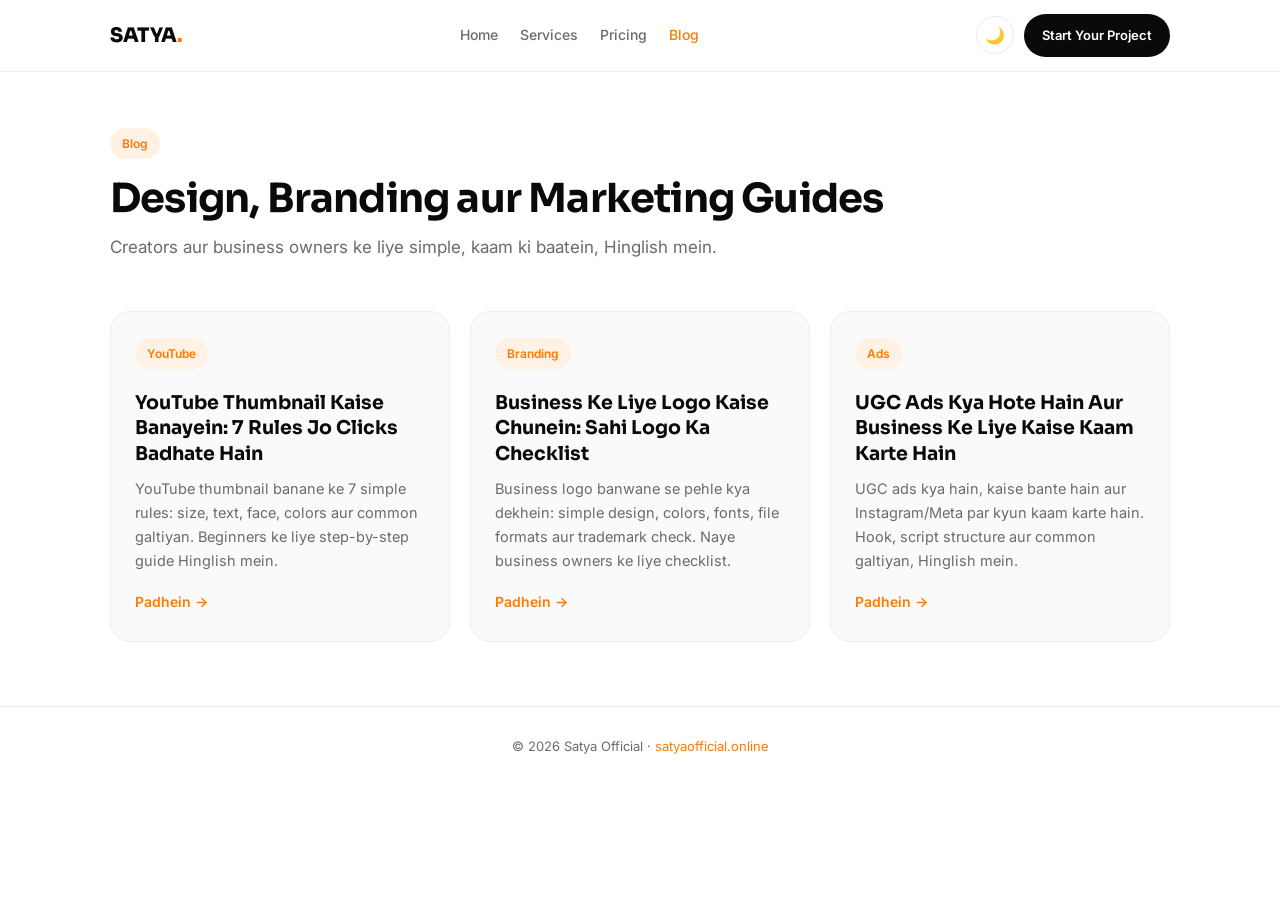
==== blog/index.html @ 241c4d0d "Add blog with index page and three starter posts Static blog under /blog/ (thumbnails, logo choice, " ====
<!DOCTYPE html>
<html lang="hi-IN">
<head>
<meta charset="UTF-8">
<meta name="viewport" content="width=device-width, initial-scale=1.0">
<title>Blog | Satya Official: Design, Branding aur Marketing Guides</title>
<meta name="description" content="YouTube thumbnails, logo design, UGC ads aur digital marketing par simple Hinglish guides, Satya Official se.">
<link rel="canonical" href="https://satyaofficial.online/blog/">
<meta name="robots" content="index, follow">
<meta property="og:type" content="website">
<meta property="og:site_name" content="Satya Official">
<meta property="og:title" content="Blog | Satya Official: Design, Branding aur Marketing Guides">
<meta property="og:description" content="YouTube thumbnails, logo design, UGC ads aur digital marketing par simple Hinglish guides, Satya Official se.">
<meta property="og:url" content="https://satyaofficial.online/blog/">
<meta name="twitter:card" content="summary">

<link rel="preconnect" href="https://fonts.googleapis.com">
<link rel="preconnect" href="https://fonts.gstatic.com" crossorigin>
<link href="https://fonts.googleapis.com/css2?family=Sora:wght@600;700;800&family=Inter:wght@400;500;600&display=swap" rel="stylesheet">
<link rel="stylesheet" href="/blog/blog.css">
<script>try{document.documentElement.setAttribute('data-theme',localStorage.getItem('theme')||'light');}catch(e){}</script>
</head>
<body>
<nav>
  <div class="nav-inner">
    <a class="logo" href="/">SATYA<span>.</span></a>
    <div class="nav-links">
      <a href="/">Home</a>
      <a href="/#services">Services</a>
      <a href="/#pricing">Pricing</a>
      <a href="/blog/" class="active">Blog</a>
    </div>
    <div class="nav-right">
      <button class="theme-toggle" id="themeToggle" aria-label="Toggle dark mode">&#127769;</button>
      <a href="/#contact" class="nav-cta">Start Your Project</a>
    </div>
  </div>
</nav>
<main>
<section class="hero">
  <span class="tag">Blog</span>
  <h1>Design, Branding aur Marketing Guides</h1>
  <p>Creators aur business owners ke liye simple, kaam ki baatein, Hinglish mein.</p>
</section>
<section class="grid">
  <a class="card" href="/blog/youtube-thumbnail-kaise-banayein">
    <span class="tag">YouTube</span>
    <h2>YouTube Thumbnail Kaise Banayein: 7 Rules Jo Clicks Badhate Hain</h2>
    <p>YouTube thumbnail banane ke 7 simple rules: size, text, face, colors aur common galtiyan. Beginners ke liye step-by-step guide Hinglish mein.</p>
    <span class="read">Padhein &rarr;</span>
  </a>
  <a class="card" href="/blog/business-ke-liye-logo-kaise-chunein">
    <span class="tag">Branding</span>
    <h2>Business Ke Liye Logo Kaise Chunein: Sahi Logo Ka Checklist</h2>
    <p>Business logo banwane se pehle kya dekhein: simple design, colors, fonts, file formats aur trademark check. Naye business owners ke liye checklist.</p>
    <span class="read">Padhein &rarr;</span>
  </a>
  <a class="card" href="/blog/ugc-ads-kya-hote-hain">
    <span class="tag">Ads</span>
    <h2>UGC Ads Kya Hote Hain Aur Business Ke Liye Kaise Kaam Karte Hain</h2>
    <p>UGC ads kya hain, kaise bante hain aur Instagram/Meta par kyun kaam karte hain. Hook, script structure aur common galtiyan, Hinglish mein.</p>
    <span class="read">Padhein &rarr;</span>
  </a>
</section>
</main>
<footer>
  &copy; 2026 Satya Official &middot; <a href="/">satyaofficial.online</a>
</footer>
<script>
(function(){
  var b=document.getElementById('themeToggle');
  if(!b)return;
  b.addEventListener('click',function(){
    var r=document.documentElement;
    var t=r.getAttribute('data-theme')==='dark'?'light':'dark';
    r.setAttribute('data-theme',t);
    try{localStorage.setItem('theme',t);}catch(e){}
  });
})();
</script>
</body>
</html>
---- blog/blog.css ----
:root{--bg:#FFFFFF;--bg-soft:#FAFAFA;--text:#0A0A0A;--text-dim:#6B6B6B;--orange:#FF7A00;--orange-soft:#FFF1E4;--line:#ECECEC;--radius:20px;--shadow:0 20px 60px -20px rgba(0,0,0,0.12);}
[data-theme="dark"]{--bg:#0A0A0B;--bg-soft:#131315;--text:#F5F5F5;--text-dim:#9B9B9B;--orange-soft:rgba(255,122,0,0.12);--line:#232326;--shadow:0 20px 60px -20px rgba(0,0,0,0.6);}
*{margin:0;padding:0;box-sizing:border-box;}
html{scroll-behavior:smooth;}
body{background:var(--bg);color:var(--text);font-family:'Inter',system-ui,sans-serif;line-height:1.75;-webkit-font-smoothing:antialiased;}
a{color:inherit;}
nav{position:sticky;top:0;z-index:50;background:var(--bg);border-bottom:1px solid var(--line);}
.nav-inner{max-width:1100px;margin:0 auto;padding:14px 20px;display:flex;align-items:center;justify-content:space-between;gap:12px;}
.logo{font-family:'Sora',sans-serif;font-weight:800;font-size:20px;text-decoration:none;letter-spacing:-0.5px;}
.logo span{color:var(--orange);}
.nav-links{display:flex;gap:22px;font-size:14px;font-weight:500;}
.nav-links a{text-decoration:none;color:var(--text-dim);}
.nav-links a:hover,.nav-links a.active{color:var(--orange);}
.nav-right{display:flex;align-items:center;gap:10px;}
.theme-toggle{background:none;border:1px solid var(--line);border-radius:100px;width:38px;height:38px;cursor:pointer;font-size:16px;color:var(--text);}
.nav-cta{background:var(--text);color:var(--bg);text-decoration:none;font-size:13px;font-weight:600;padding:10px 18px;border-radius:100px;white-space:nowrap;}
.wrap{max-width:1100px;margin:0 auto;padding:0 20px;}
.article{max-width:720px;margin:0 auto;padding:48px 20px 24px;}
.crumbs{font-size:13px;color:var(--text-dim);margin-bottom:18px;}
.crumbs a{text-decoration:none;color:var(--orange);}
.tag{display:inline-block;background:var(--orange-soft);color:var(--orange);font-size:12px;font-weight:600;padding:5px 12px;border-radius:100px;margin-bottom:16px;}
h1{font-family:'Sora',sans-serif;font-size:clamp(28px,5vw,40px);line-height:1.2;letter-spacing:-0.8px;margin-bottom:14px;}
.meta{font-size:13px;color:var(--text-dim);margin-bottom:32px;}
.article h2{font-family:'Sora',sans-serif;font-size:22px;line-height:1.3;margin:36px 0 10px;letter-spacing:-0.3px;}
.article p{margin-bottom:16px;font-size:16.5px;}
.article ul,.article ol{margin:0 0 18px 22px;font-size:16.5px;}
.article li{margin-bottom:8px;}
.article strong{font-weight:600;}
.callout{background:var(--orange-soft);border-left:4px solid var(--orange);border-radius:12px;padding:16px 18px;margin:24px 0;font-size:15.5px;}
.cta-box{background:var(--bg-soft);border:1px solid var(--line);border-radius:var(--radius);padding:28px 24px;margin:44px 0 20px;text-align:center;}
.cta-box h3{font-family:'Sora',sans-serif;font-size:20px;margin-bottom:8px;}
.cta-box p{color:var(--text-dim);margin-bottom:18px;font-size:15px;}
.btn{display:inline-block;background:var(--orange);color:#fff;text-decoration:none;font-weight:600;font-size:14px;padding:12px 26px;border-radius:100px;}
.more{max-width:720px;margin:0 auto;padding:0 20px 56px;}
.more h4{font-family:'Sora',sans-serif;font-size:16px;margin-bottom:12px;}
.more a{display:block;padding:12px 0;border-top:1px solid var(--line);text-decoration:none;font-weight:500;}
.more a:hover{color:var(--orange);}
.hero{padding:56px 20px 24px;max-width:1100px;margin:0 auto;}
.hero h1{margin-bottom:10px;}
.hero p{color:var(--text-dim);font-size:17px;max-width:620px;}
.grid{display:grid;grid-template-columns:repeat(auto-fill,minmax(300px,1fr));gap:20px;padding:24px 20px 64px;max-width:1100px;margin:0 auto;}
.card{display:block;text-decoration:none;background:var(--bg-soft);border:1px solid var(--line);border-radius:var(--radius);padding:26px 24px;transition:transform .2s,box-shadow .2s;}
.card:hover{transform:translateY(-4px);box-shadow:var(--shadow);}
.card h2{font-family:'Sora',sans-serif;font-size:19px;line-height:1.35;margin:6px 0 10px;}
.card p{color:var(--text-dim);font-size:14.5px;line-height:1.65;margin-bottom:14px;}
.card .read{color:var(--orange);font-weight:600;font-size:14px;}
footer{border-top:1px solid var(--line);padding:28px 20px;text-align:center;font-size:13px;color:var(--text-dim);}
footer a{color:var(--orange);text-decoration:none;}
@media(max-width:640px){.nav-links{display:none;}.article{padding-top:32px;}}
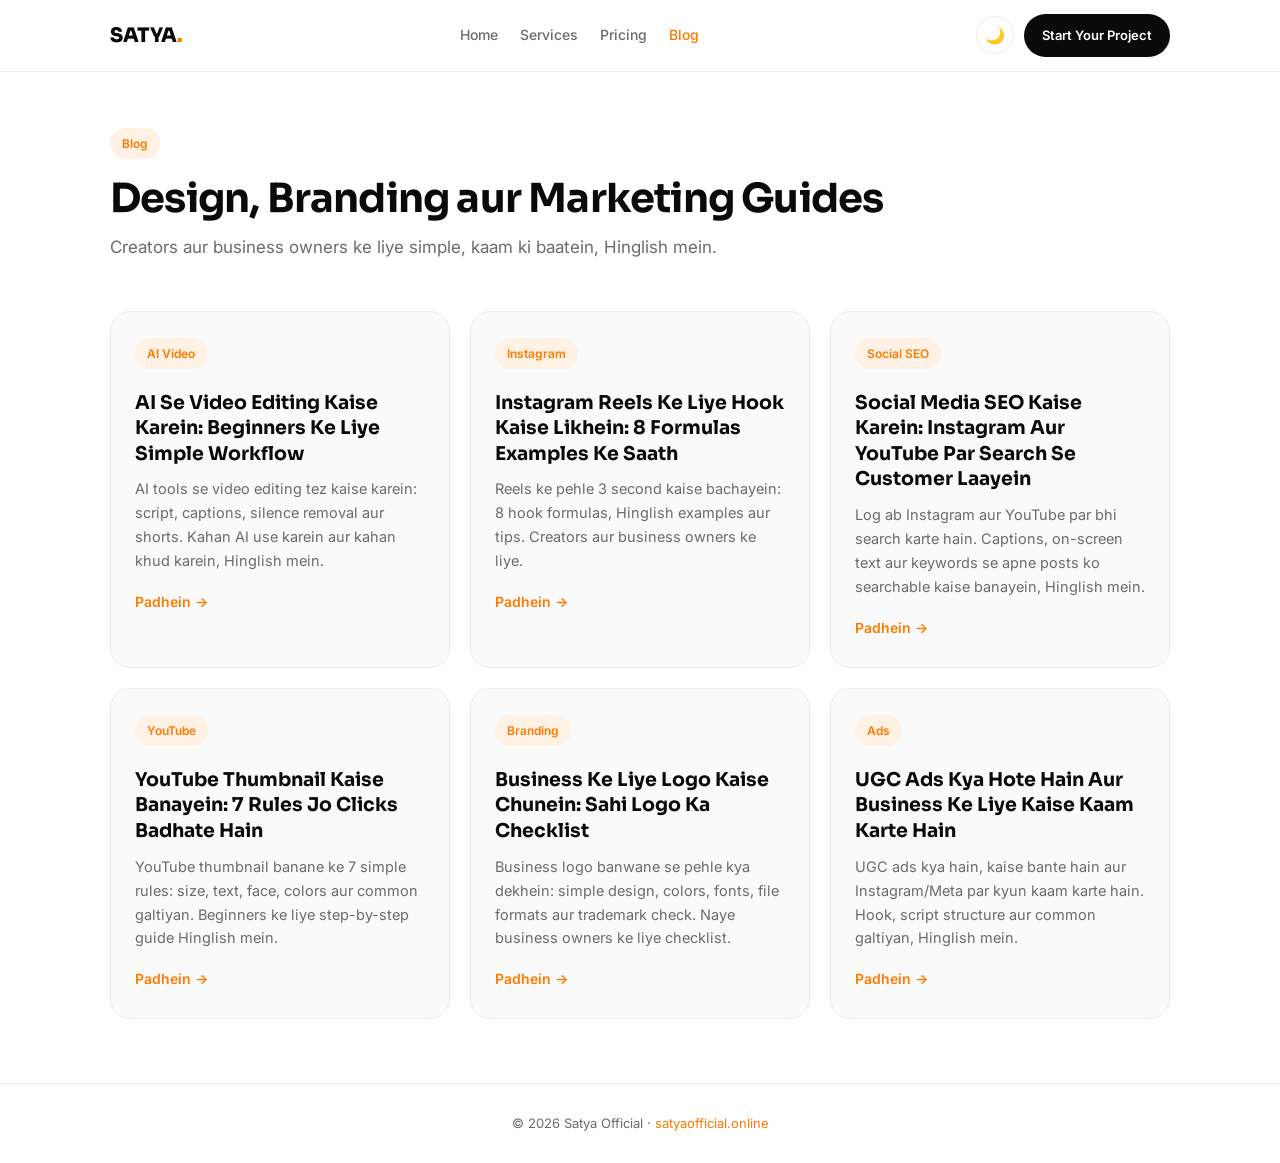
==== commit 5f83799a: "Add three trending blog posts: AI video editing, Reels hooks, social SEO Topics chosen from current " ====
--- a/blog/index.html
+++ b/blog/index.html
@@ -14,6 +14,9 @@
 <meta property="og:url" content="https://satyaofficial.online/blog/">
 <meta name="twitter:card" content="summary">
 
+<link rel="icon" href="/favicon.ico" sizes="48x48">
+<link rel="icon" type="image/png" href="/favicon-192.png" sizes="192x192">
+<link rel="apple-touch-icon" href="/apple-touch-icon.png">
 <link rel="preconnect" href="https://fonts.googleapis.com">
 <link rel="preconnect" href="https://fonts.gstatic.com" crossorigin>
 <link href="https://fonts.googleapis.com/css2?family=Sora:wght@600;700;800&family=Inter:wght@400;500;600&display=swap" rel="stylesheet">
@@ -43,6 +46,24 @@
   <p>Creators aur business owners ke liye simple, kaam ki baatein, Hinglish mein.</p>
 </section>
 <section class="grid">
+  <a class="card" href="/blog/ai-se-video-editing-kaise-karein">
+    <span class="tag">AI Video</span>
+    <h2>AI Se Video Editing Kaise Karein: Beginners Ke Liye Simple Workflow</h2>
+    <p>AI tools se video editing tez kaise karein: script, captions, silence removal aur shorts. Kahan AI use karein aur kahan khud karein, Hinglish mein.</p>
+    <span class="read">Padhein &rarr;</span>
+  </a>
+  <a class="card" href="/blog/instagram-reels-hook-kaise-likhein">
+    <span class="tag">Instagram</span>
+    <h2>Instagram Reels Ke Liye Hook Kaise Likhein: 8 Formulas Examples Ke Saath</h2>
+    <p>Reels ke pehle 3 second kaise bachayein: 8 hook formulas, Hinglish examples aur tips. Creators aur business owners ke liye.</p>
+    <span class="read">Padhein &rarr;</span>
+  </a>
+  <a class="card" href="/blog/social-media-seo-kaise-karein">
+    <span class="tag">Social SEO</span>
+    <h2>Social Media SEO Kaise Karein: Instagram Aur YouTube Par Search Se Customer Laayein</h2>
+    <p>Log ab Instagram aur YouTube par bhi search karte hain. Captions, on-screen text aur keywords se apne posts ko searchable kaise banayein, Hinglish mein.</p>
+    <span class="read">Padhein &rarr;</span>
+  </a>
   <a class="card" href="/blog/youtube-thumbnail-kaise-banayein">
     <span class="tag">YouTube</span>
     <h2>YouTube Thumbnail Kaise Banayein: 7 Rules Jo Clicks Badhate Hain</h2>
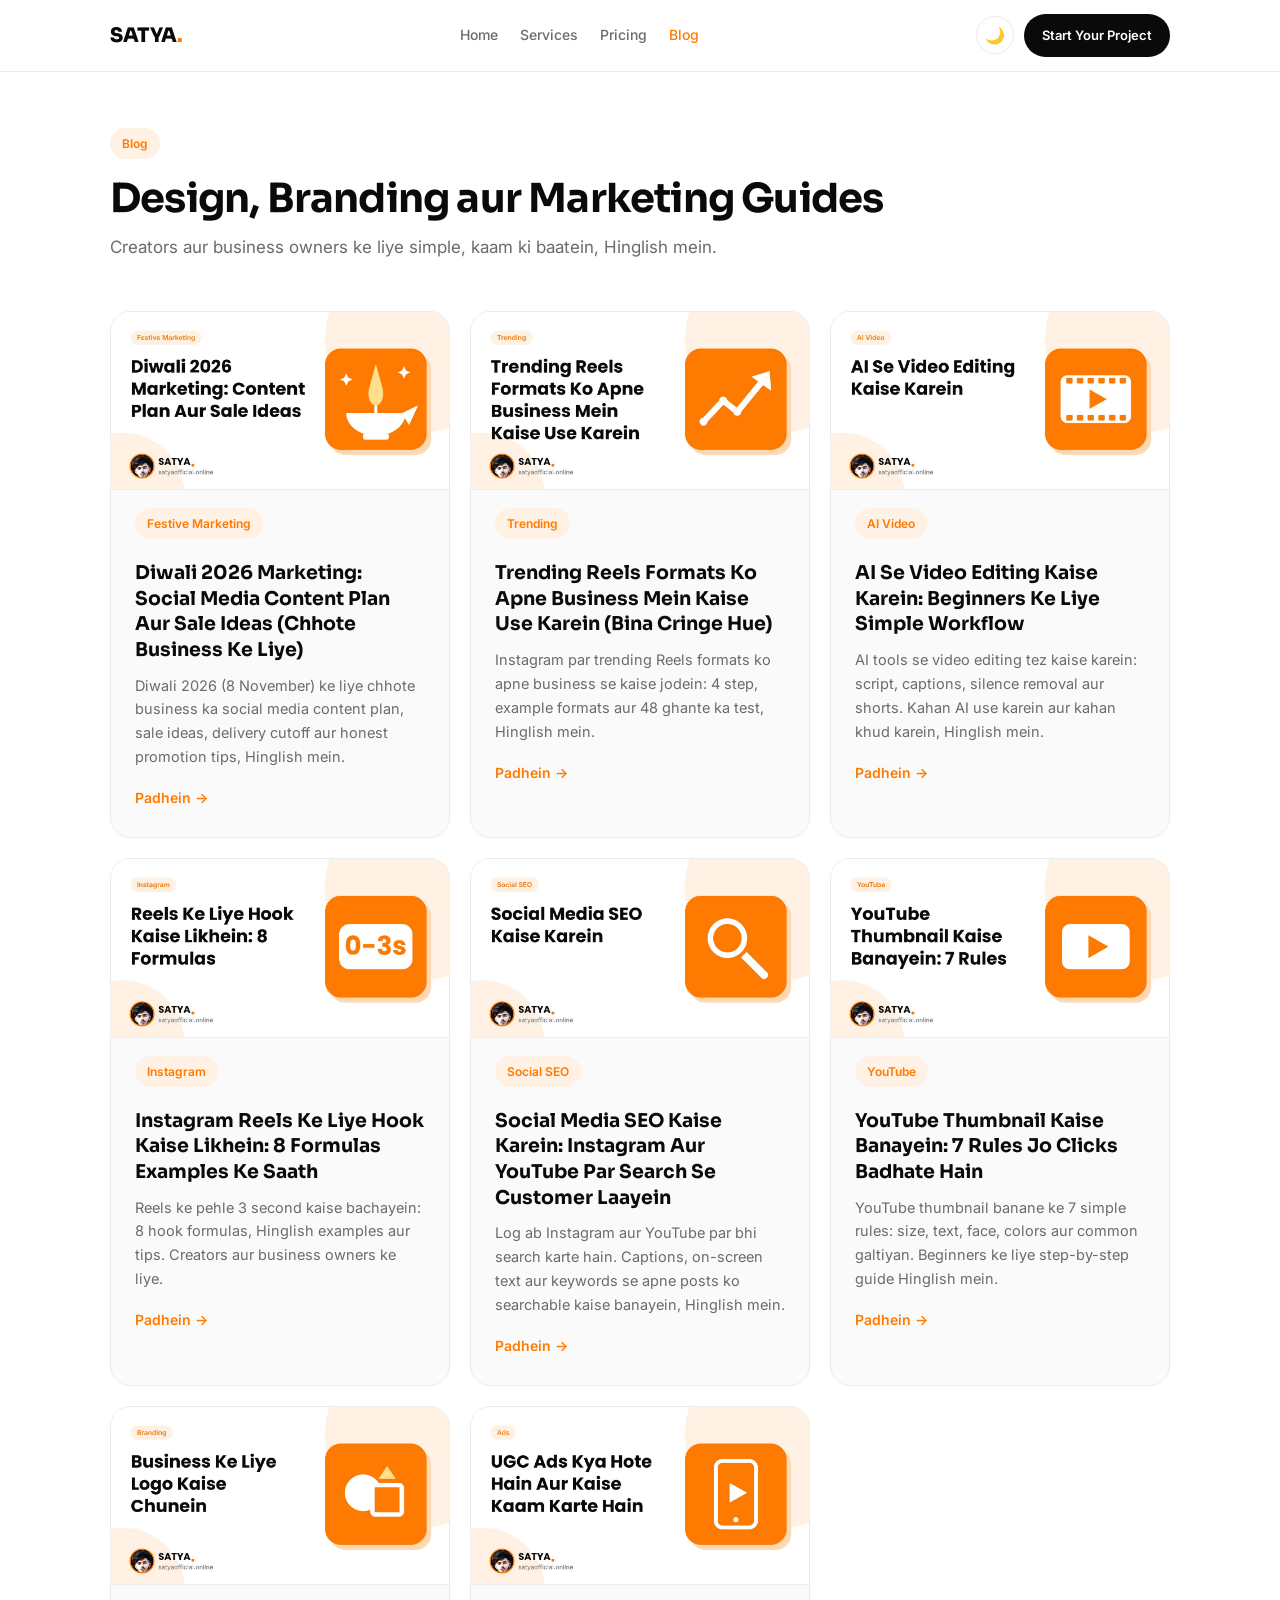
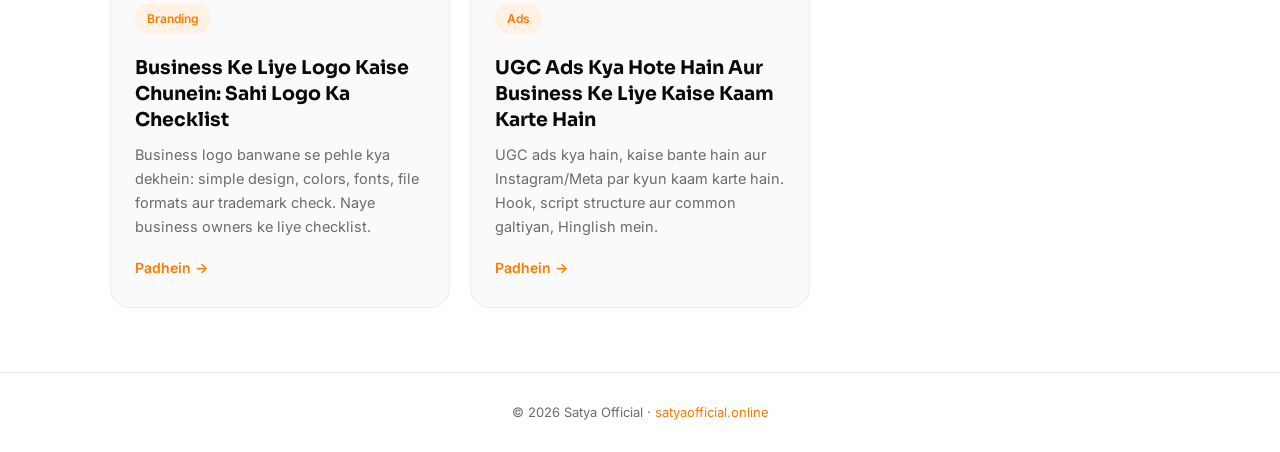
==== commit a7672ba2: "Blog: add Diwali 2026 and trending Reels posts, cover images and infographics Co-Authored-By: Claude" ====
--- a/blog/index.html
+++ b/blog/index.html
@@ -46,37 +46,57 @@
   <p>Creators aur business owners ke liye simple, kaam ki baatein, Hinglish mein.</p>
 </section>
 <section class="grid">
+  <a class="card" href="/blog/diwali-2026-marketing-social-media-plan">
+    <img class="thumb" src="/blog/img/diwali-2026-marketing-social-media-plan.jpg" width="1200" height="630" alt="" loading="lazy">
+    <span class="tag">Festive Marketing</span>
+    <h2>Diwali 2026 Marketing: Social Media Content Plan Aur Sale Ideas (Chhote Business Ke Liye)</h2>
+    <p>Diwali 2026 (8 November) ke liye chhote business ka social media content plan, sale ideas, delivery cutoff aur honest promotion tips, Hinglish mein.</p>
+    <span class="read">Padhein &rarr;</span>
+  </a>
+  <a class="card" href="/blog/trending-reels-formats-business-mein-kaise-use-karein">
+    <img class="thumb" src="/blog/img/trending-reels-formats-business-mein-kaise-use-karein.jpg" width="1200" height="630" alt="" loading="lazy">
+    <span class="tag">Trending</span>
+    <h2>Trending Reels Formats Ko Apne Business Mein Kaise Use Karein (Bina Cringe Hue)</h2>
+    <p>Instagram par trending Reels formats ko apne business se kaise jodein: 4 step, example formats aur 48 ghante ka test, Hinglish mein.</p>
+    <span class="read">Padhein &rarr;</span>
+  </a>
   <a class="card" href="/blog/ai-se-video-editing-kaise-karein">
+    <img class="thumb" src="/blog/img/ai-se-video-editing-kaise-karein.jpg" width="1200" height="630" alt="" loading="lazy">
     <span class="tag">AI Video</span>
     <h2>AI Se Video Editing Kaise Karein: Beginners Ke Liye Simple Workflow</h2>
     <p>AI tools se video editing tez kaise karein: script, captions, silence removal aur shorts. Kahan AI use karein aur kahan khud karein, Hinglish mein.</p>
     <span class="read">Padhein &rarr;</span>
   </a>
   <a class="card" href="/blog/instagram-reels-hook-kaise-likhein">
+    <img class="thumb" src="/blog/img/instagram-reels-hook-kaise-likhein.jpg" width="1200" height="630" alt="" loading="lazy">
     <span class="tag">Instagram</span>
     <h2>Instagram Reels Ke Liye Hook Kaise Likhein: 8 Formulas Examples Ke Saath</h2>
     <p>Reels ke pehle 3 second kaise bachayein: 8 hook formulas, Hinglish examples aur tips. Creators aur business owners ke liye.</p>
     <span class="read">Padhein &rarr;</span>
   </a>
   <a class="card" href="/blog/social-media-seo-kaise-karein">
+    <img class="thumb" src="/blog/img/social-media-seo-kaise-karein.jpg" width="1200" height="630" alt="" loading="lazy">
     <span class="tag">Social SEO</span>
     <h2>Social Media SEO Kaise Karein: Instagram Aur YouTube Par Search Se Customer Laayein</h2>
     <p>Log ab Instagram aur YouTube par bhi search karte hain. Captions, on-screen text aur keywords se apne posts ko searchable kaise banayein, Hinglish mein.</p>
     <span class="read">Padhein &rarr;</span>
   </a>
   <a class="card" href="/blog/youtube-thumbnail-kaise-banayein">
+    <img class="thumb" src="/blog/img/youtube-thumbnail-kaise-banayein.jpg" width="1200" height="630" alt="" loading="lazy">
     <span class="tag">YouTube</span>
     <h2>YouTube Thumbnail Kaise Banayein: 7 Rules Jo Clicks Badhate Hain</h2>
     <p>YouTube thumbnail banane ke 7 simple rules: size, text, face, colors aur common galtiyan. Beginners ke liye step-by-step guide Hinglish mein.</p>
     <span class="read">Padhein &rarr;</span>
   </a>
   <a class="card" href="/blog/business-ke-liye-logo-kaise-chunein">
+    <img class="thumb" src="/blog/img/business-ke-liye-logo-kaise-chunein.jpg" width="1200" height="630" alt="" loading="lazy">
     <span class="tag">Branding</span>
     <h2>Business Ke Liye Logo Kaise Chunein: Sahi Logo Ka Checklist</h2>
     <p>Business logo banwane se pehle kya dekhein: simple design, colors, fonts, file formats aur trademark check. Naye business owners ke liye checklist.</p>
     <span class="read">Padhein &rarr;</span>
   </a>
   <a class="card" href="/blog/ugc-ads-kya-hote-hain">
+    <img class="thumb" src="/blog/img/ugc-ads-kya-hote-hain.jpg" width="1200" height="630" alt="" loading="lazy">
     <span class="tag">Ads</span>
     <h2>UGC Ads Kya Hote Hain Aur Business Ke Liye Kaise Kaam Karte Hain</h2>
     <p>UGC ads kya hain, kaise bante hain aur Instagram/Meta par kyun kaam karte hain. Hook, script structure aur common galtiyan, Hinglish mein.</p>
--- a/blog/blog.css
+++ b/blog/blog.css
@@ -47,3 +47,11 @@
 footer{border-top:1px solid var(--line);padding:28px 20px;text-align:center;font-size:13px;color:var(--text-dim);}
 footer a{color:var(--orange);text-decoration:none;}
 @media(max-width:640px){.nav-links{display:none;}.article{padding-top:32px;}}
+figure{margin:28px 0;}
+figure img{display:block;width:100%;height:auto;border-radius:16px;border:1px solid var(--line);}
+figure figcaption{font-size:13px;color:var(--text-dim);text-align:center;margin-top:8px;}
+figure.cover{margin:0 0 32px;}
+.card{overflow:hidden;}
+.card .thumb{display:block;width:calc(100% + 48px);max-width:none;height:auto;margin:-26px -24px 18px;border-bottom:1px solid var(--line);}
+.article a{color:var(--orange);}
+.article a.btn{color:#fff;}
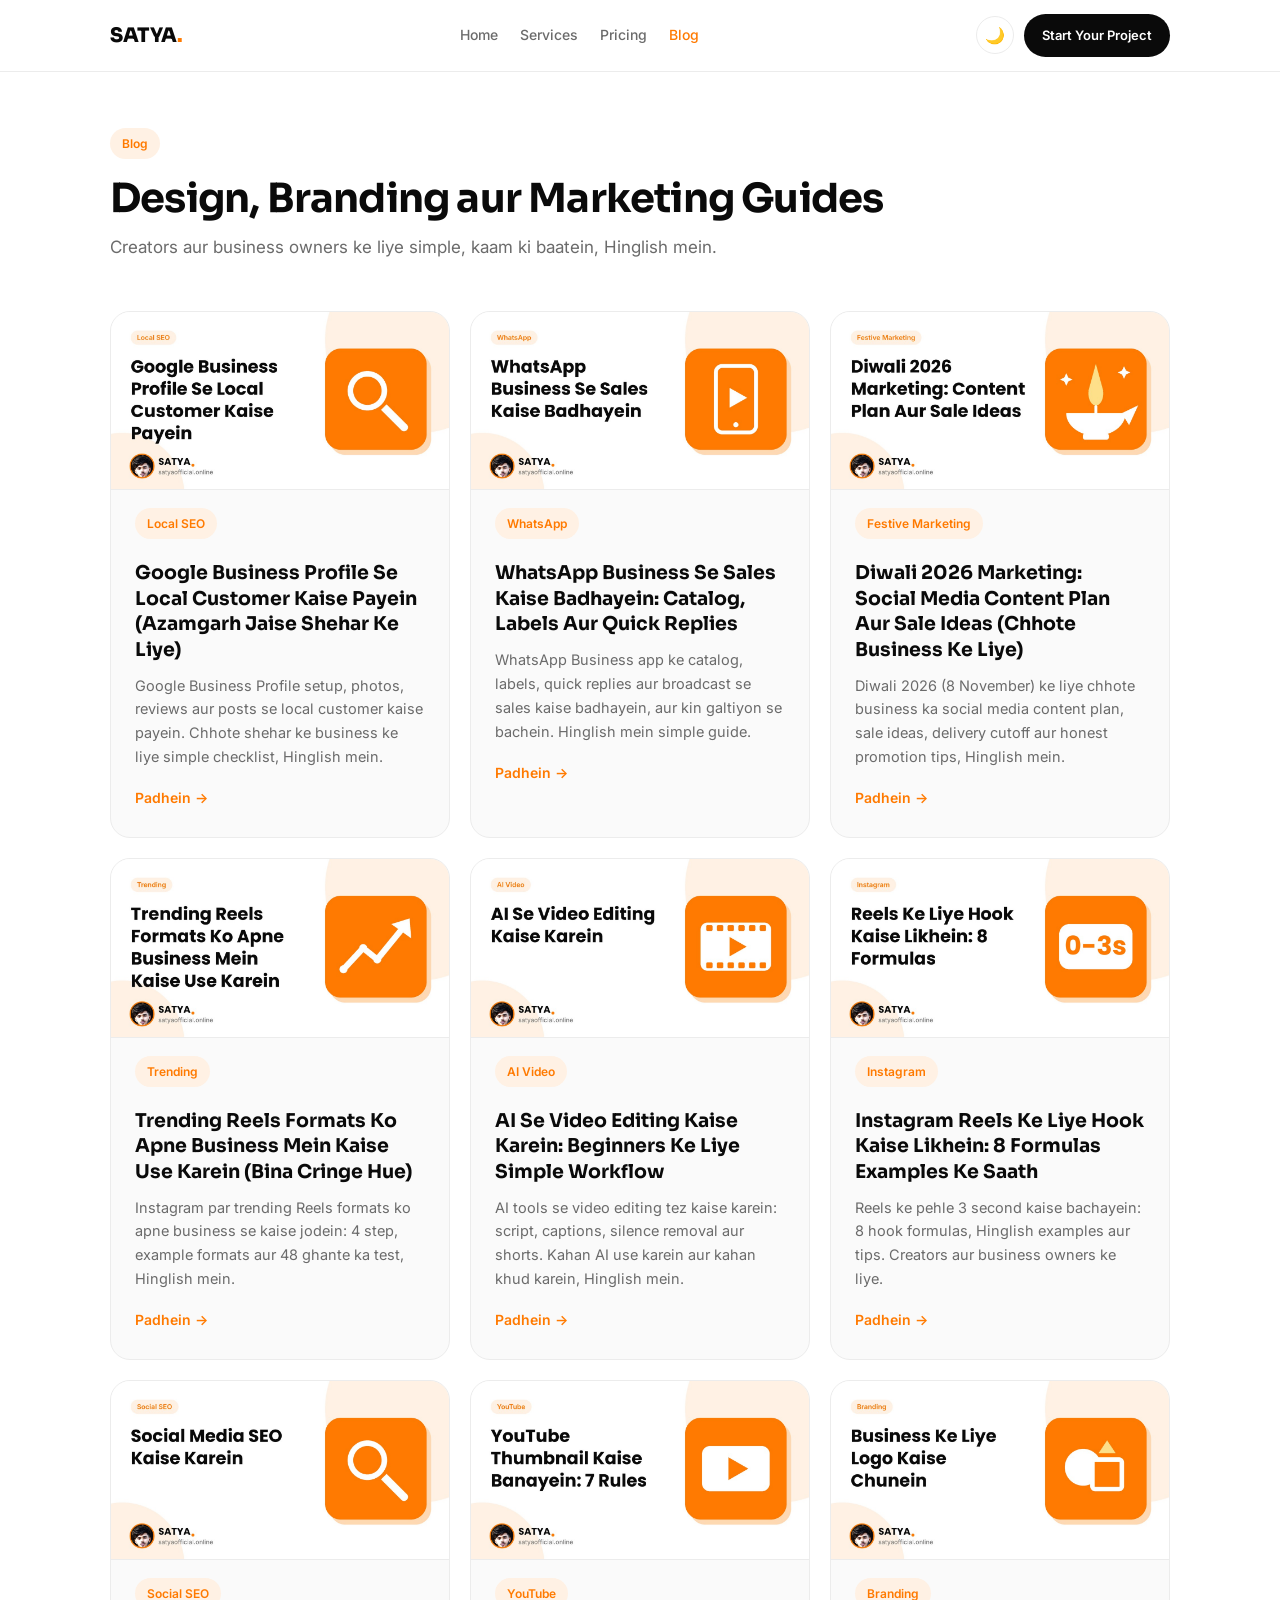
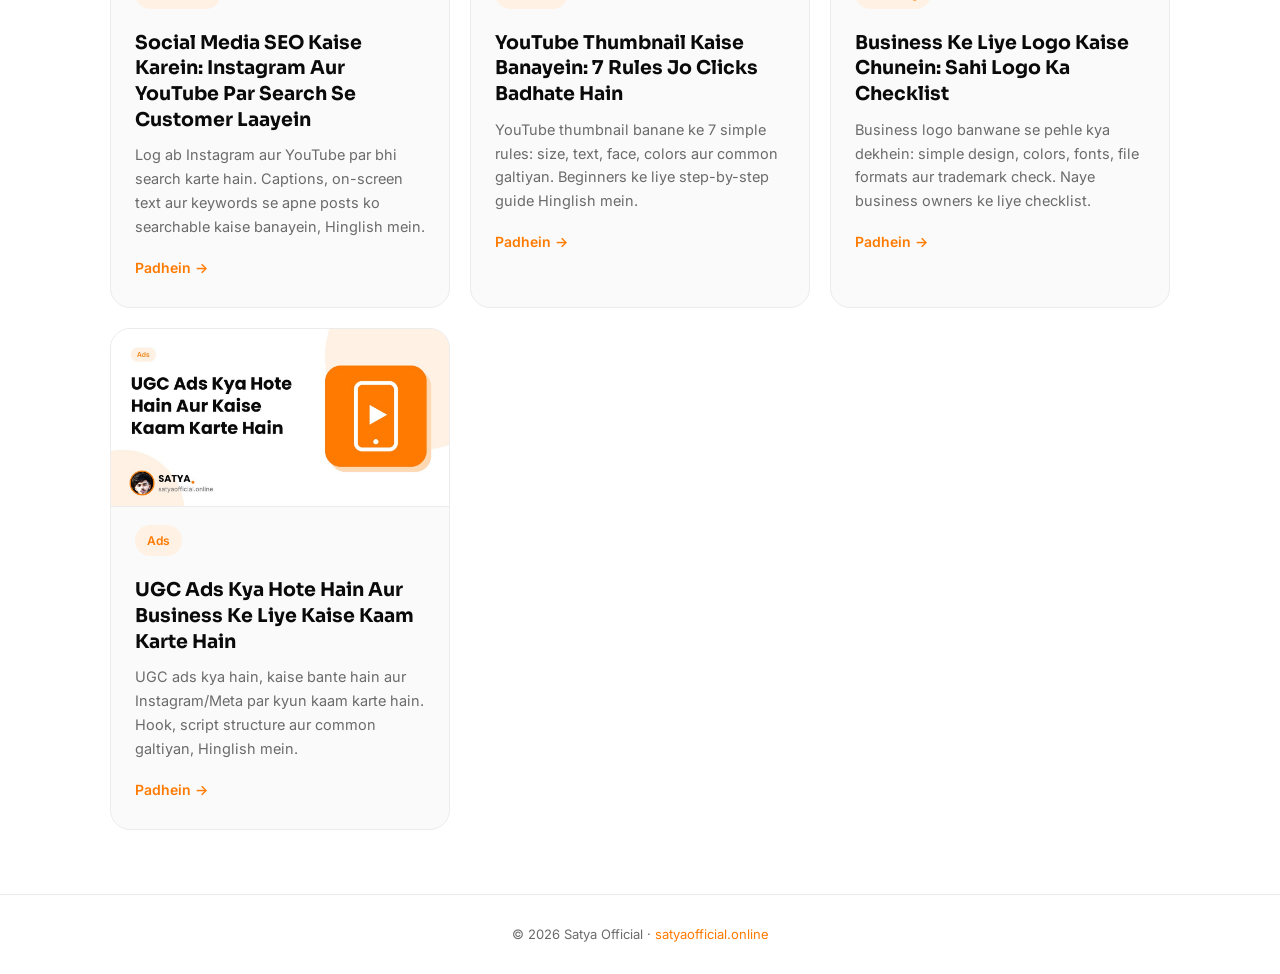
==== commit d140ffde: "Blog: add Google Business Profile and WhatsApp Business posts Co-Authored-By: Claude Sonnet 5.5 <nor" ====
--- a/blog/index.html
+++ b/blog/index.html
@@ -46,6 +46,20 @@
   <p>Creators aur business owners ke liye simple, kaam ki baatein, Hinglish mein.</p>
 </section>
 <section class="grid">
+  <a class="card" href="/blog/google-business-profile-se-local-customer-kaise-payein">
+    <img class="thumb" src="/blog/img/google-business-profile-se-local-customer-kaise-payein.jpg" width="1200" height="630" alt="" loading="lazy">
+    <span class="tag">Local SEO</span>
+    <h2>Google Business Profile Se Local Customer Kaise Payein (Azamgarh Jaise Shehar Ke Liye)</h2>
+    <p>Google Business Profile setup, photos, reviews aur posts se local customer kaise payein. Chhote shehar ke business ke liye simple checklist, Hinglish mein.</p>
+    <span class="read">Padhein &rarr;</span>
+  </a>
+  <a class="card" href="/blog/whatsapp-business-se-sales-kaise-badhayein">
+    <img class="thumb" src="/blog/img/whatsapp-business-se-sales-kaise-badhayein.jpg" width="1200" height="630" alt="" loading="lazy">
+    <span class="tag">WhatsApp</span>
+    <h2>WhatsApp Business Se Sales Kaise Badhayein: Catalog, Labels Aur Quick Replies</h2>
+    <p>WhatsApp Business app ke catalog, labels, quick replies aur broadcast se sales kaise badhayein, aur kin galtiyon se bachein. Hinglish mein simple guide.</p>
+    <span class="read">Padhein &rarr;</span>
+  </a>
   <a class="card" href="/blog/diwali-2026-marketing-social-media-plan">
     <img class="thumb" src="/blog/img/diwali-2026-marketing-social-media-plan.jpg" width="1200" height="630" alt="" loading="lazy">
     <span class="tag">Festive Marketing</span>
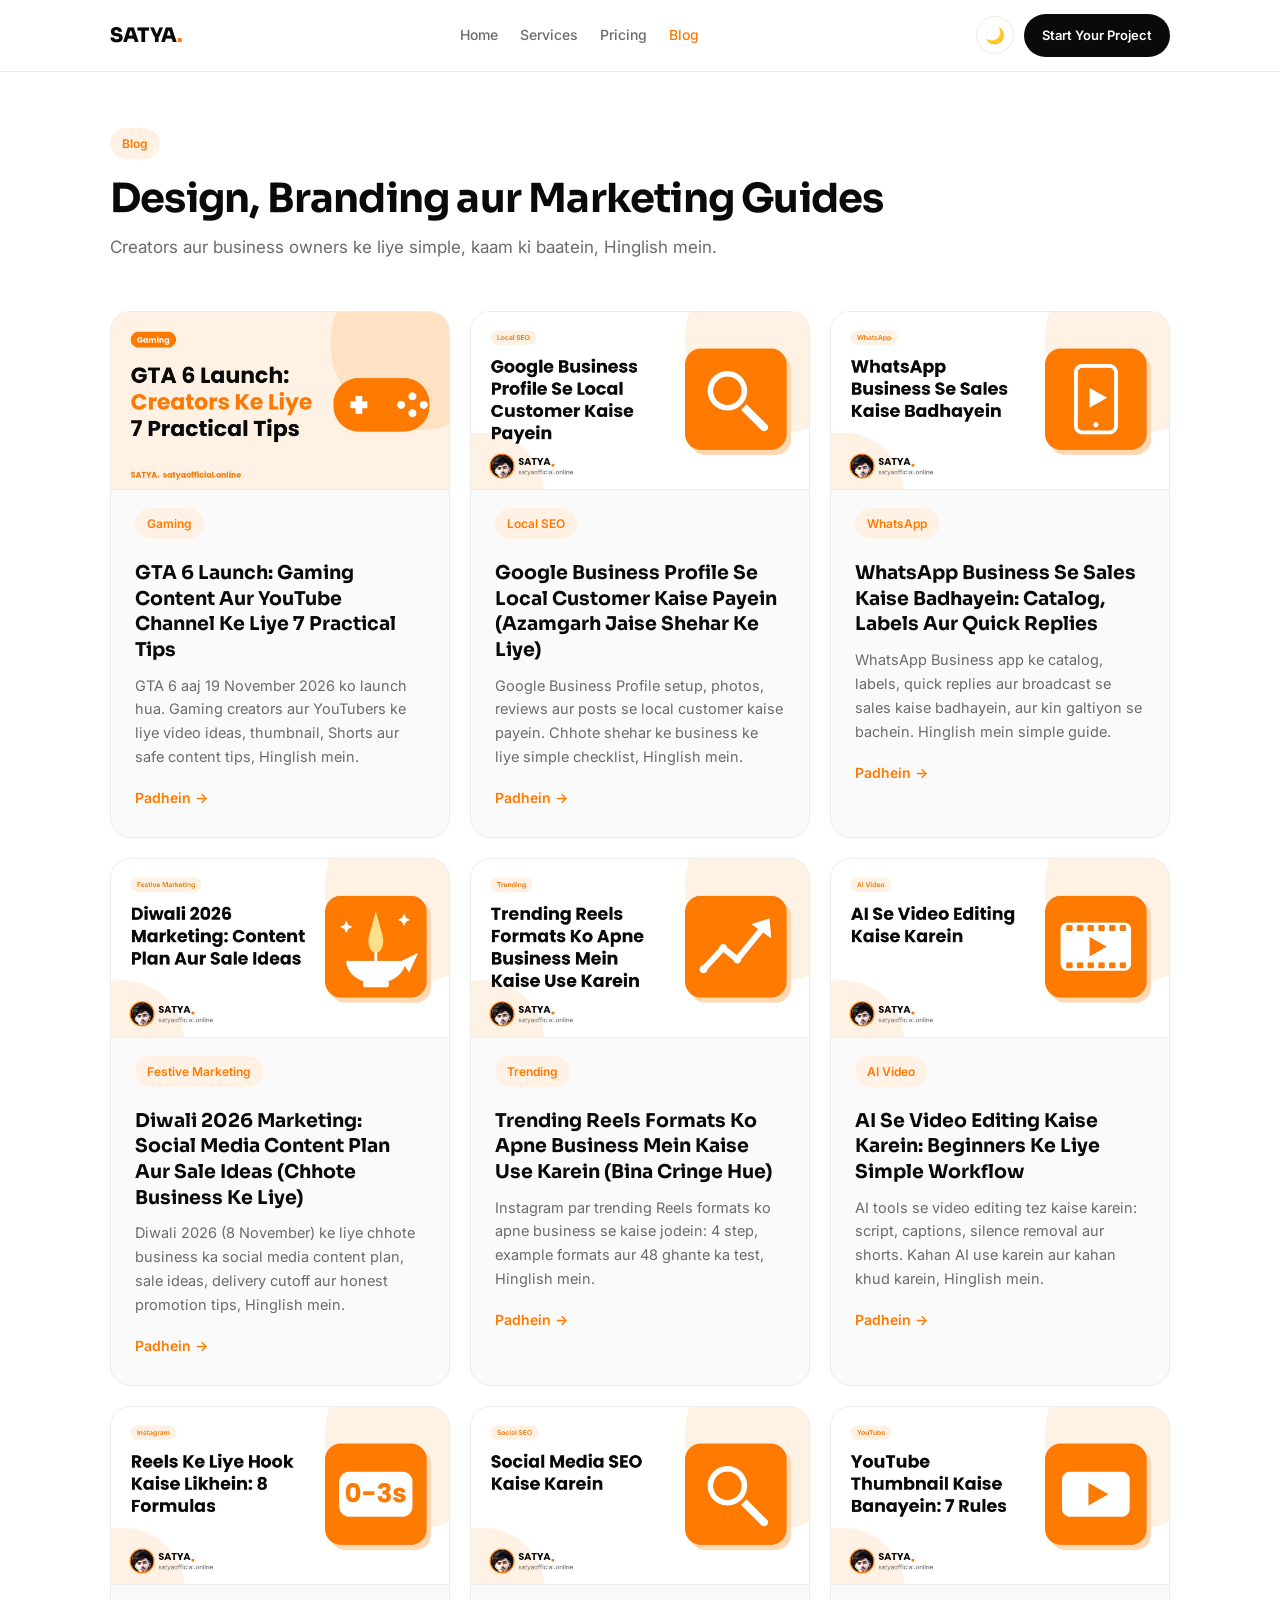
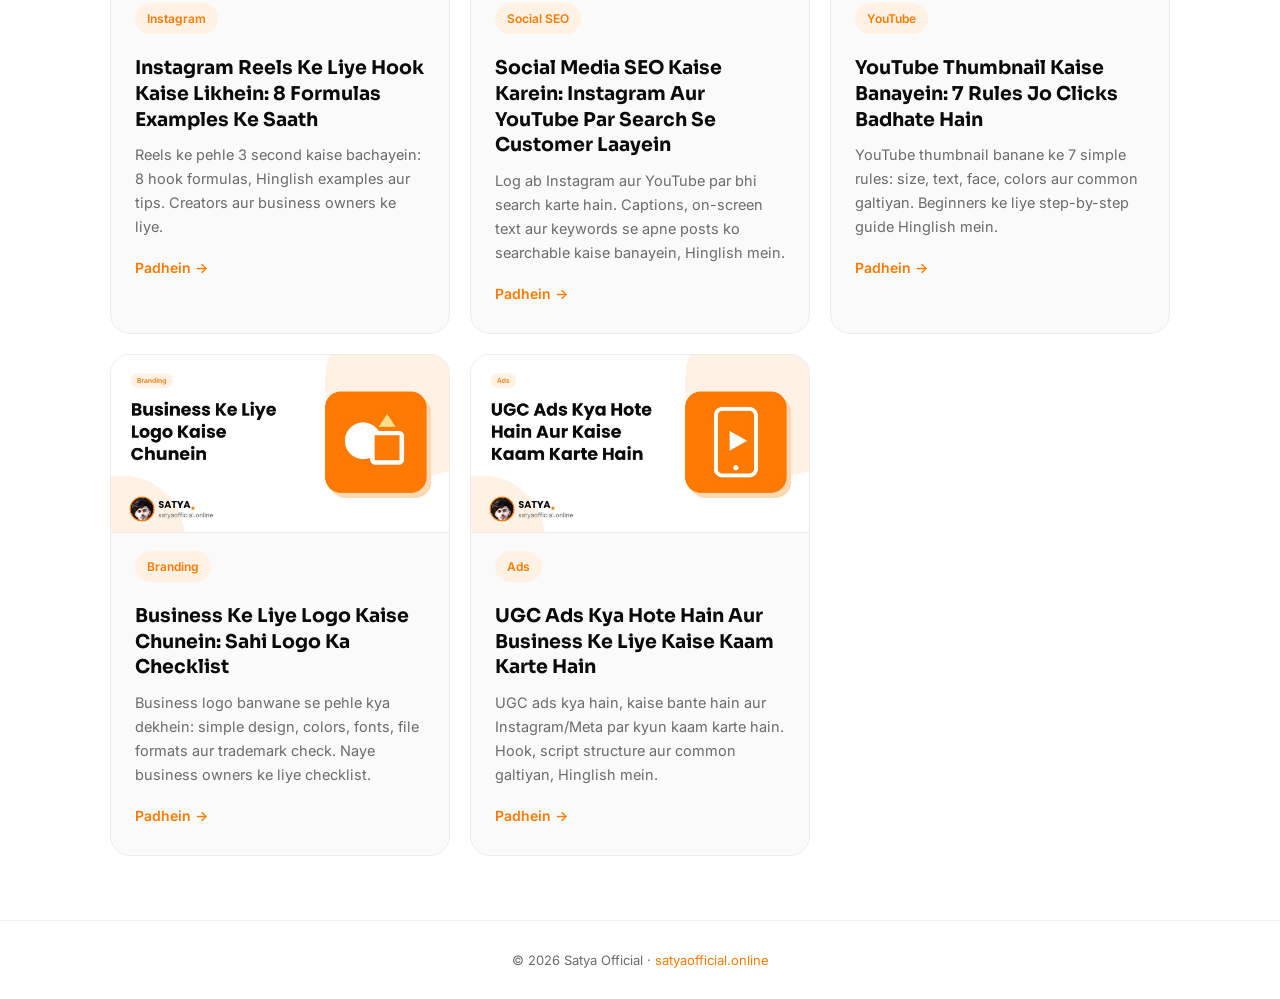
==== commit cff9c9eb: "Blog: add GTA 6 launch creators guide Co-Authored-By: Claude Sonnet 5.5 <noreply@anthropic.com> Clau" ====
--- a/blog/index.html
+++ b/blog/index.html
@@ -46,6 +46,13 @@
   <p>Creators aur business owners ke liye simple, kaam ki baatein, Hinglish mein.</p>
 </section>
 <section class="grid">
+  <a class="card" href="/blog/gta-6-launch-gaming-content-youtube-creators-guide">
+    <img class="thumb" src="/blog/img/gta-6-launch-gaming-content-youtube-creators-guide.jpg" width="1200" height="630" alt="" loading="lazy">
+    <span class="tag">Gaming</span>
+    <h2>GTA 6 Launch: Gaming Content Aur YouTube Channel Ke Liye 7 Practical Tips</h2>
+    <p>GTA 6 aaj 19 November 2026 ko launch hua. Gaming creators aur YouTubers ke liye video ideas, thumbnail, Shorts aur safe content tips, Hinglish mein.</p>
+    <span class="read">Padhein &rarr;</span>
+  </a>
   <a class="card" href="/blog/google-business-profile-se-local-customer-kaise-payein">
     <img class="thumb" src="/blog/img/google-business-profile-se-local-customer-kaise-payein.jpg" width="1200" height="630" alt="" loading="lazy">
     <span class="tag">Local SEO</span>
